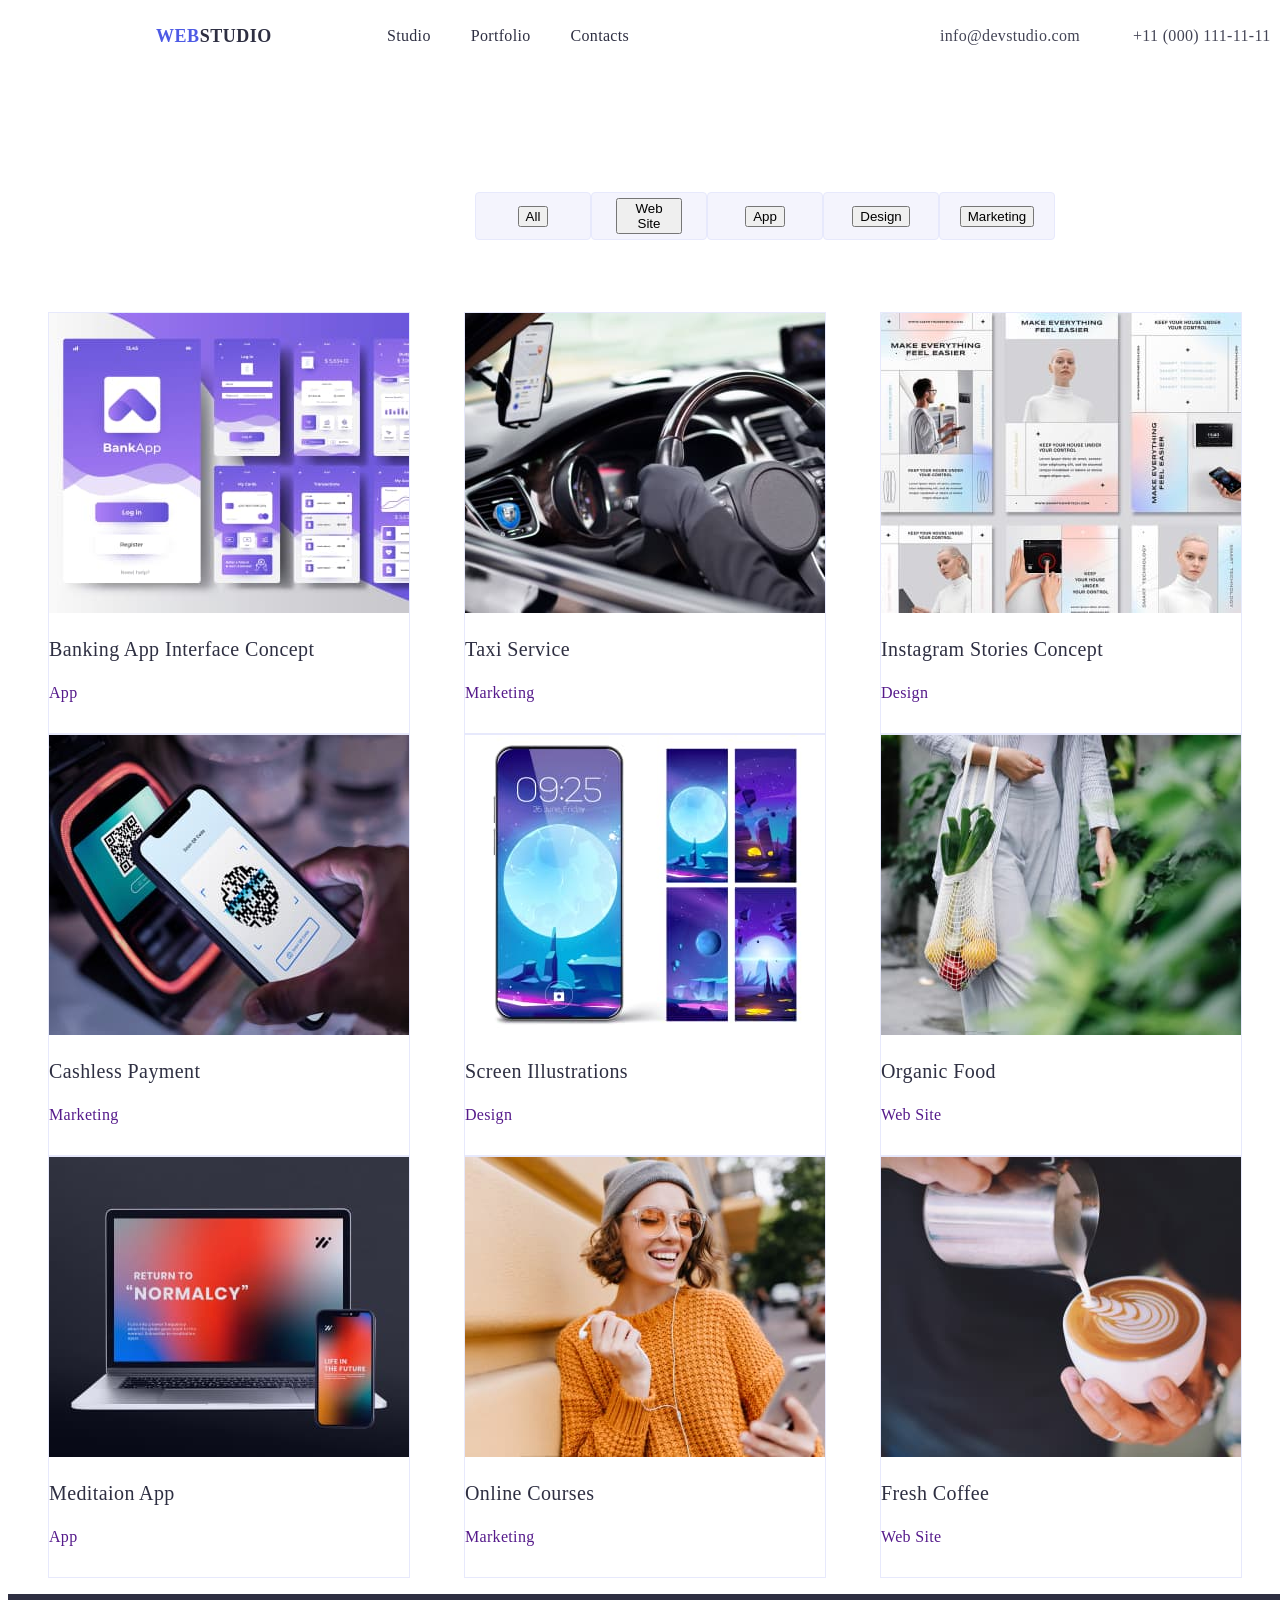
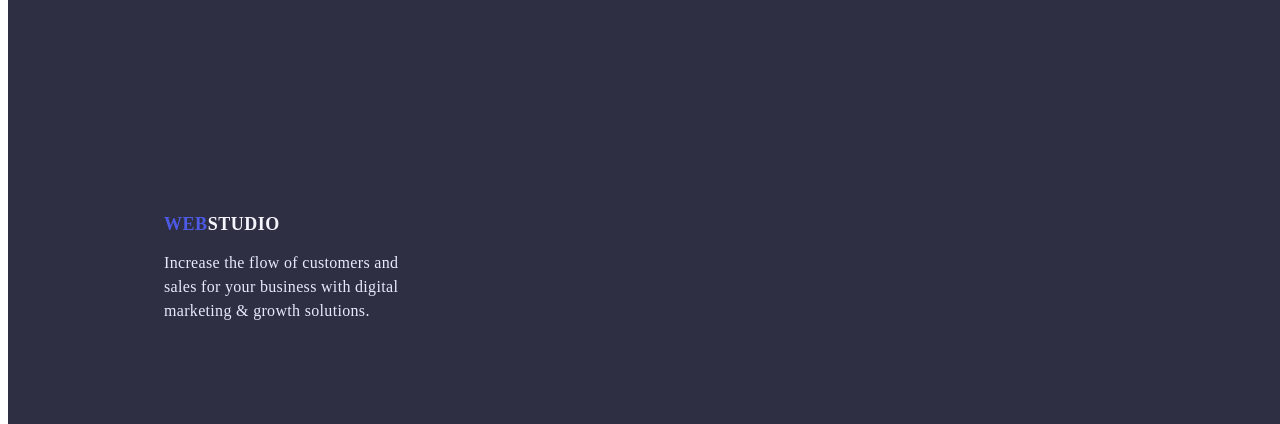
==== portfolio.html @ 57e55e4a "HW02" ====
<!DOCTYPE html>
<html lang="en">
<head>
    <meta charset="UTF-8">
    <meta http-equiv="X-UA-Compatible" content="IE=edge">
    <meta name="viewport" content="width=device-width, initial-scale=1.0">
    <title>Document</title>
    <link rel="stylesheet" href="./css/style.css">
    <link rel="preconnect" href="https://fonts.gstatic.com">
</head>
<body>
    <header class="header">
        <nav class="nav">
            <a class="logo" href="./index.html"><span>Web</span>Studio</a>
            <ul class="site-nav">
                <li><a class="chapter" href="">Studio</a></li>
                <li><a class="chapter" href="./portfolio.html">Portfolio</a></li>
                <li><a class="chapter" href="">Contacts</a></li>
            </ul>
        </nav>
        <address class="contacts">
            <ul>
                <li><a class="mail" href="mailto:info@devstudio.com">info@devstudio.com</a></li>
                <li><a class="tel" href="tel:+110001111111">+11 (000) 111-11-11</a></li>
            </ul>
        </address>
    </header>
    <main>
        <section class="filter-panel">
            <ul class="filter-list">
                <li class="filter"><button type="button">All</button></li>
                <li class="filter"><button type="button">Web Site</button></li>
                <li class="filter"><button type="button">App</button></li>
                <li class="filter"><button type="button">Design</button></li>
                <li class="filter"><button type="button">Marketing</button></li>
            </ul>      
        </section>
        <section>
            <ul  class="reference-list">
                <li class="reference">
                    <a href="">
                        <img src="./images/banking.jpg" alt="banking app" width="360">
                        <h3>Banking App Interface Concept</h3>
                        <p>App</p>
                    </a>
                </li>
                <li class="reference">
                    <a href="">
                        <img src="./images/payment.jpg" alt="payment with phone" width="360">
                        <h3>Cashless Payment</h3>
                        <p>Marketing</p>
                    </a>
                </li>
                <li class="reference">
                    <a href="">
                        <img src="./images/meditation.jpg" alt="maditation app" width="360">
                        <h3>Meditaion App</h3>
                        <p>App</p>
                    </a>
                </li>
                <li class="reference">
                    <a href="">
                        <img src="./images/taxi.jpg" alt="taxi" width="360">
                        <h3>Taxi Service</h3>
                        <p>Marketing</p>
                    </a>
                </li>
                <li class="reference">
                    <a href="">
                        <img src="./images/screen.jpg" alt="phone screen" width="360">
                        <h3>Screen Illustrations</h3>
                        <p>Design</p>
                    </a>
                </li>
                <li class="reference">
                    <a href="">
                        <img src="./images/courses.jpg" alt="student" width="360">
                        <h3>Online Courses</h3>
                        <p>Marketing</p>
                    </a>
                </li>
                <li class="reference">
                    <a href="">
                        <img src="./images/instagram.jpg" alt="instagram" width="360">
                        <h3>Instagram Stories Concept</h3>
                        <p>Design</p>
                    </a>
                </li>
                <li class="reference">
                    <a href="">
                        <img src="./images/food.jpg" alt="purchase" width="360">
                        <h3>Organic Food</h3>
                        <p>Web Site</p>
                    </a>
                </li>
                <li class="reference">
                    <a href="">
                        <img src="./images/coffee.jpg" alt="cup of coffee" width="360">
                        <h3>Fresh Coffee</h3>
                        <p>Web Site</p>
                    </a>
                </li>
            </ul>
        </section>
    </main>
    <footer class="portfolio-footer">
        <div class="footer-signature">
            <a class="logo-footer" href="./index.html"><span>Web</span>Studio</a>
            <p class="footer-text">Increase the flow of customers and sales for your business with digital marketing
                & growth solutions.</p>
        </div>
    </footer>
</body>
</html>
---- css/style.css ----
a {
    text-decoration: none;
}
body {
    font-family: 'Roboto';
    color: #434455;
}
.header {
    width: 1440px;
    height: 72px;
    left: 0px;
    top: 0px;
    display: grid;
    grid-auto-flow: column;
}
.logo {
    font-family: 'Raleway';
    font-style: normal;
    font-weight: 800;
    font-size: 18px;
    line-height: 24px;
    display: flex;
    align-items: center;
    letter-spacing: 0.03em;
    text-transform: uppercase;
    color: #2E2F42;
    left: 156px;
    top: 24px;
    position: absolute;
   
}
.logo>span {
    color: #4D5AE5;
}
.site-nav {
    position: absolute;
    width: 261px;
    height: 24px;
    left: 347px;
    display: flex;
    flex-direction: row;
}
.site-nav .chapter:active,
.site-nav .chapter:hover,
.site-nav .chapter:focus {
    text-decoration: underline #404BBF;
    color: #404BBF;
}
.chapter {
    font-style: normal;
    font-weight: 500;
    font-size: 16px;
    line-height: 24px;
    letter-spacing: 0.02em;
    color: #2E2F42;
    padding-right: 40px;
    top: 24px;
}
ul {
    list-style-type: none;
}
.contacts{
    font-style: normal;
    font-weight: 400;
    font-size: 16px;
    line-height: 24px;
    letter-spacing: 0.02em;
}
.mail {
    position: absolute;
    left: 940px;
    top: 24px;
    color: #434455;
}
.tel {
    position: absolute;
    left: 1133px;
    top: 24px;
    color: #434455;
}
.mail:hover, .mail:focus,
.tel:hover, .tel:focus {
    color: #404BBF;
}
.wrapper {
    background: #2E2F42;
    width: 1440px;
    height: 600px;
    left: 0px;
    top: 72px;
    position: absolute;
}
.mission {
    font-style: normal;
    font-weight: 700;
    font-size: 56px;
    line-height: 60px;
    text-align: center;
    letter-spacing: 0.02em;
    color: #FFFFFF;
    padding-top: 142px;
}
.order-button {
    display: flex;
    flex-direction: row;
    position: absolute;
    width: 169px;
    height: 56px;
    background: #4D5AE5;
    box-shadow: 0px 4px 4px rgba(0, 0, 0, 0.15);
    border-radius: 4px;
    margin-top: 48px;
    margin-left: 636px;
    font-style: normal;
    font-weight: 500;
    font-size: 16px;
    display: inline;
    align-items: center;
    letter-spacing: 0.04em;
    color: #FFFFFF;
}
.order-button:hover {
    background: #404BBF;
}
.qualities-list {
    position: absolute;
    width: 1128px;
    height: 104px;
    margin-left: 156px;
    margin-top: 720px;
    display: grid;
    grid-auto-flow: column;
}
.qualities {
    width: 264px;
    height: 104px;
}
h3 {
    font-style: normal;
    font-weight: 500;
    font-size: 20px;
    line-height: 24px;
    letter-spacing: 0.02em;
    color: #2E2F42;
}
p {
    font-style: normal;
    font-weight: 400;
    font-size: 16px;
    line-height: 24px;
    letter-spacing: 0.02em;
}
h2 {
    font-style: normal;
    font-weight: 700;
    font-size: 36px;
    line-height: 40px;
    text-align: center;
    letter-spacing: 0.02em;
    text-transform: capitalize;
    color: #2E2F42;
}
.products-container {
    position: absolute;
    width: 1128px;
    height: 412px;
    margin-top: 1016px;
    margin-left: 156px;
}
.products {
    display: grid;
    grid-auto-flow: column;
    padding-top: 72px;
    padding-left: 24px;
}
.products-item {

}
.team {
    position: absolute;
    width: 1440px;
    height: 732px;
    margin-top: 1548px;
}
.members-list {
    display: grid;
    grid-auto-flow: column;
    padding-top: 72px;
}
.members {
    background: #FFFFFF;
    box-shadow: 0px 1px 6px rgba(46, 47, 66, 0.08), 0px 1px 1px rgba(46, 47, 66, 0.16), 0px 2px 1px rgba(46, 47, 66, 0.08);
    border-radius: 0px 0px 4px 4px;
    display: flex;
    flex-direction: column;
    justify-content: center;
    align-items: center;
    padding: 0px 0px 32px;
    gap: 32px;
    width: 264px;
    height: 380px;
}
.name {
    padding-top: 32px;
}
.profession {
    padding-top: 8px;
}
.main-footer {
    position: absolute;
    width: 1440px;
    height: 310px;
    margin-top: 2280px;
    background: #2E2F42;
}
.footer-signature {
    position: absolute;
    width: 264px;
    height: 110px;
    padding-left: 156px;
    padding-top: 100px;
}
.logo-footer {
    font-family: 'Raleway';
    font-style: normal;
    font-weight: 800;
    font-size: 18px;
    line-height: 21px;
    display: flex;
    align-items: center;
    letter-spacing: 0.03em;
    text-transform: uppercase;
    color: #F4F4FD;
}
.logo-footer>span {
    color: #4D5AE5;
}
.footer-text {
    color: #E7E9FC;
}
.filter-panel{
    margin-left: 427px;
    width: 586px;
    height: 48px;
    padding-top: 96px;
}
.filter-list {
    display: flex;
    flex-direction: row;
    align-items: flex-start;
}
.filter {
    box-sizing: border-box;
    display: flex;
    flex-direction: row;
    justify-content: center;
    align-items: center;
    padding: 12px 24px;
    width: 116px;
    height: 48px;
    background: #F4F4FD;
    border: 1px solid #E7E9FC;
    border-radius: 4px;
    flex: none;
    order: 1;
    flex-grow: 0;
}
.reference-list {
    -webkit-column-count: 3;
    -moz-column-count: 3;
    column-count: 3;
    list-style-type: none;
    padding-top: 72px;
    column-gap: 24px;
}
.reference {
    width: 360px;
    height: 420px;
    background: #FFFFFF;
    border: 1px solid #E7E9FC;
}
.portfolio-footer {
    position: absolute;
    width: 1440px;
    height: 310px;
    padding-top: 120px;
    background: #2E2F42;
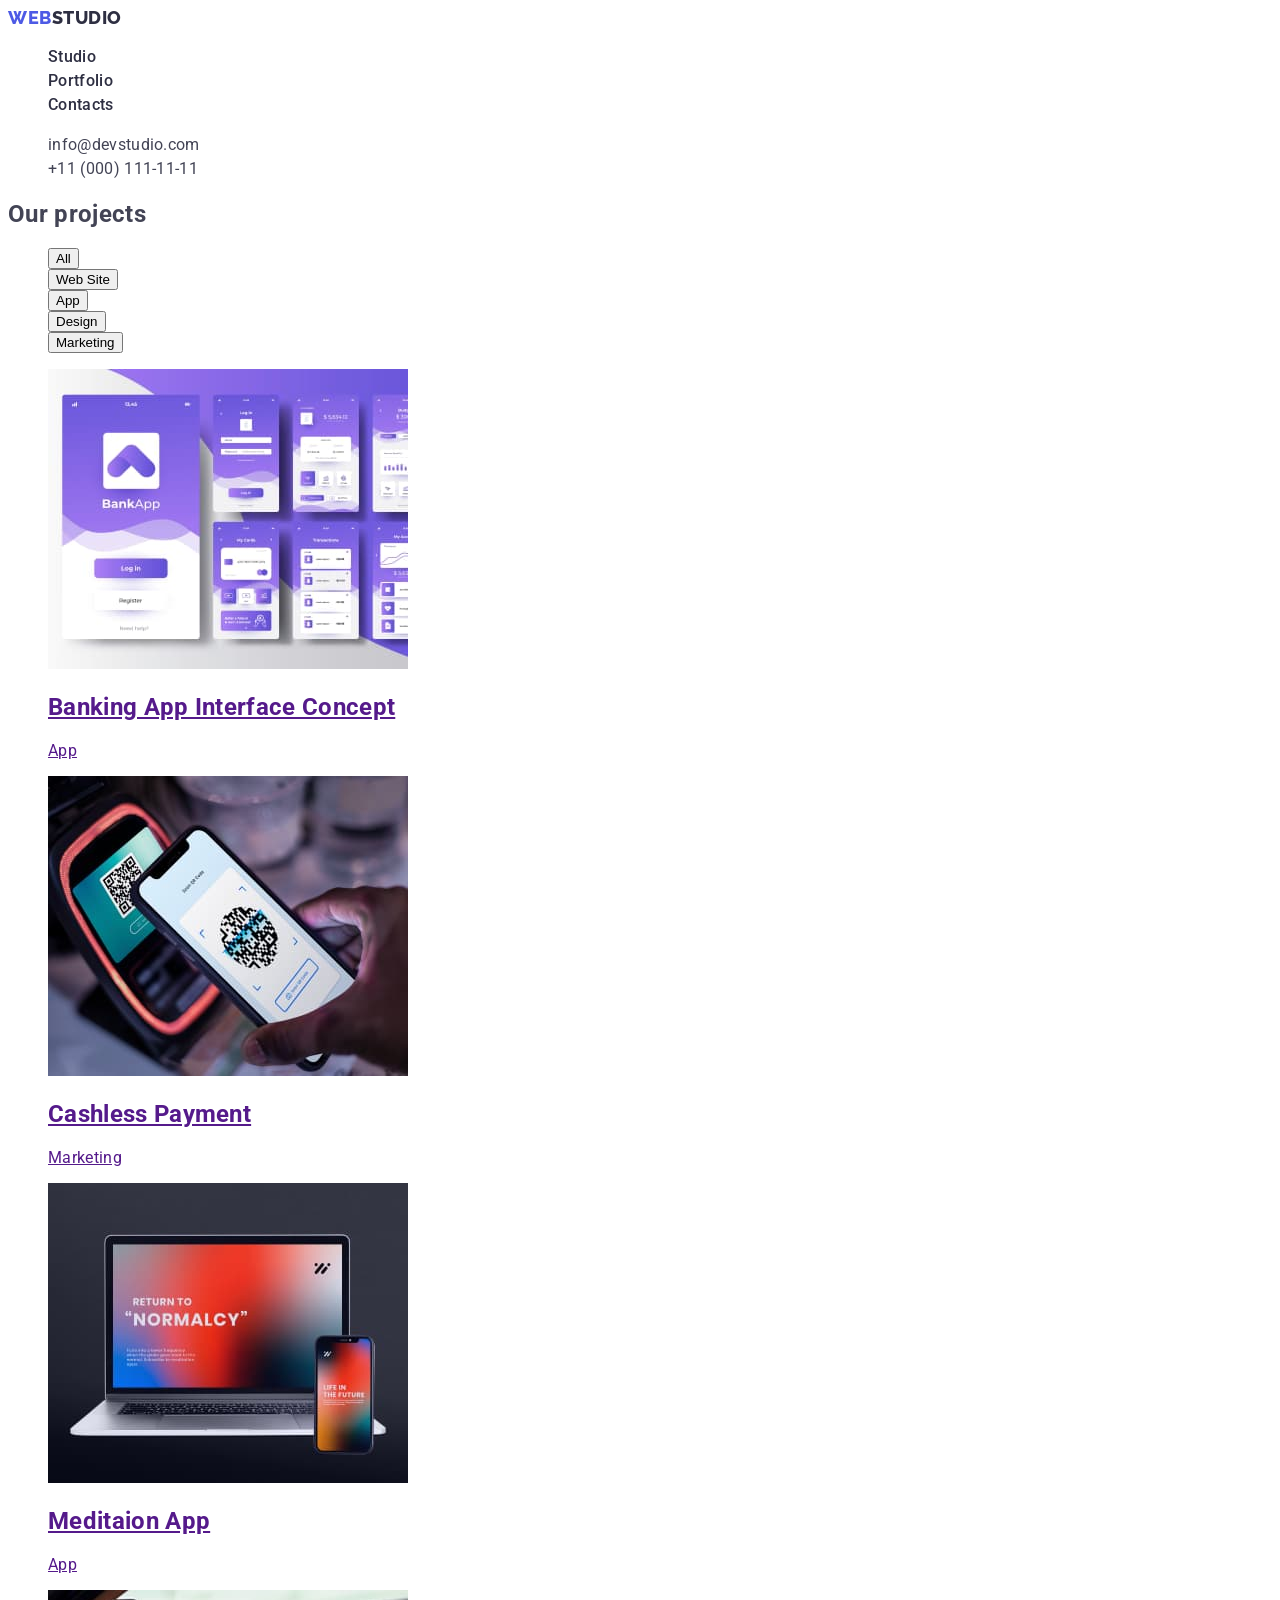
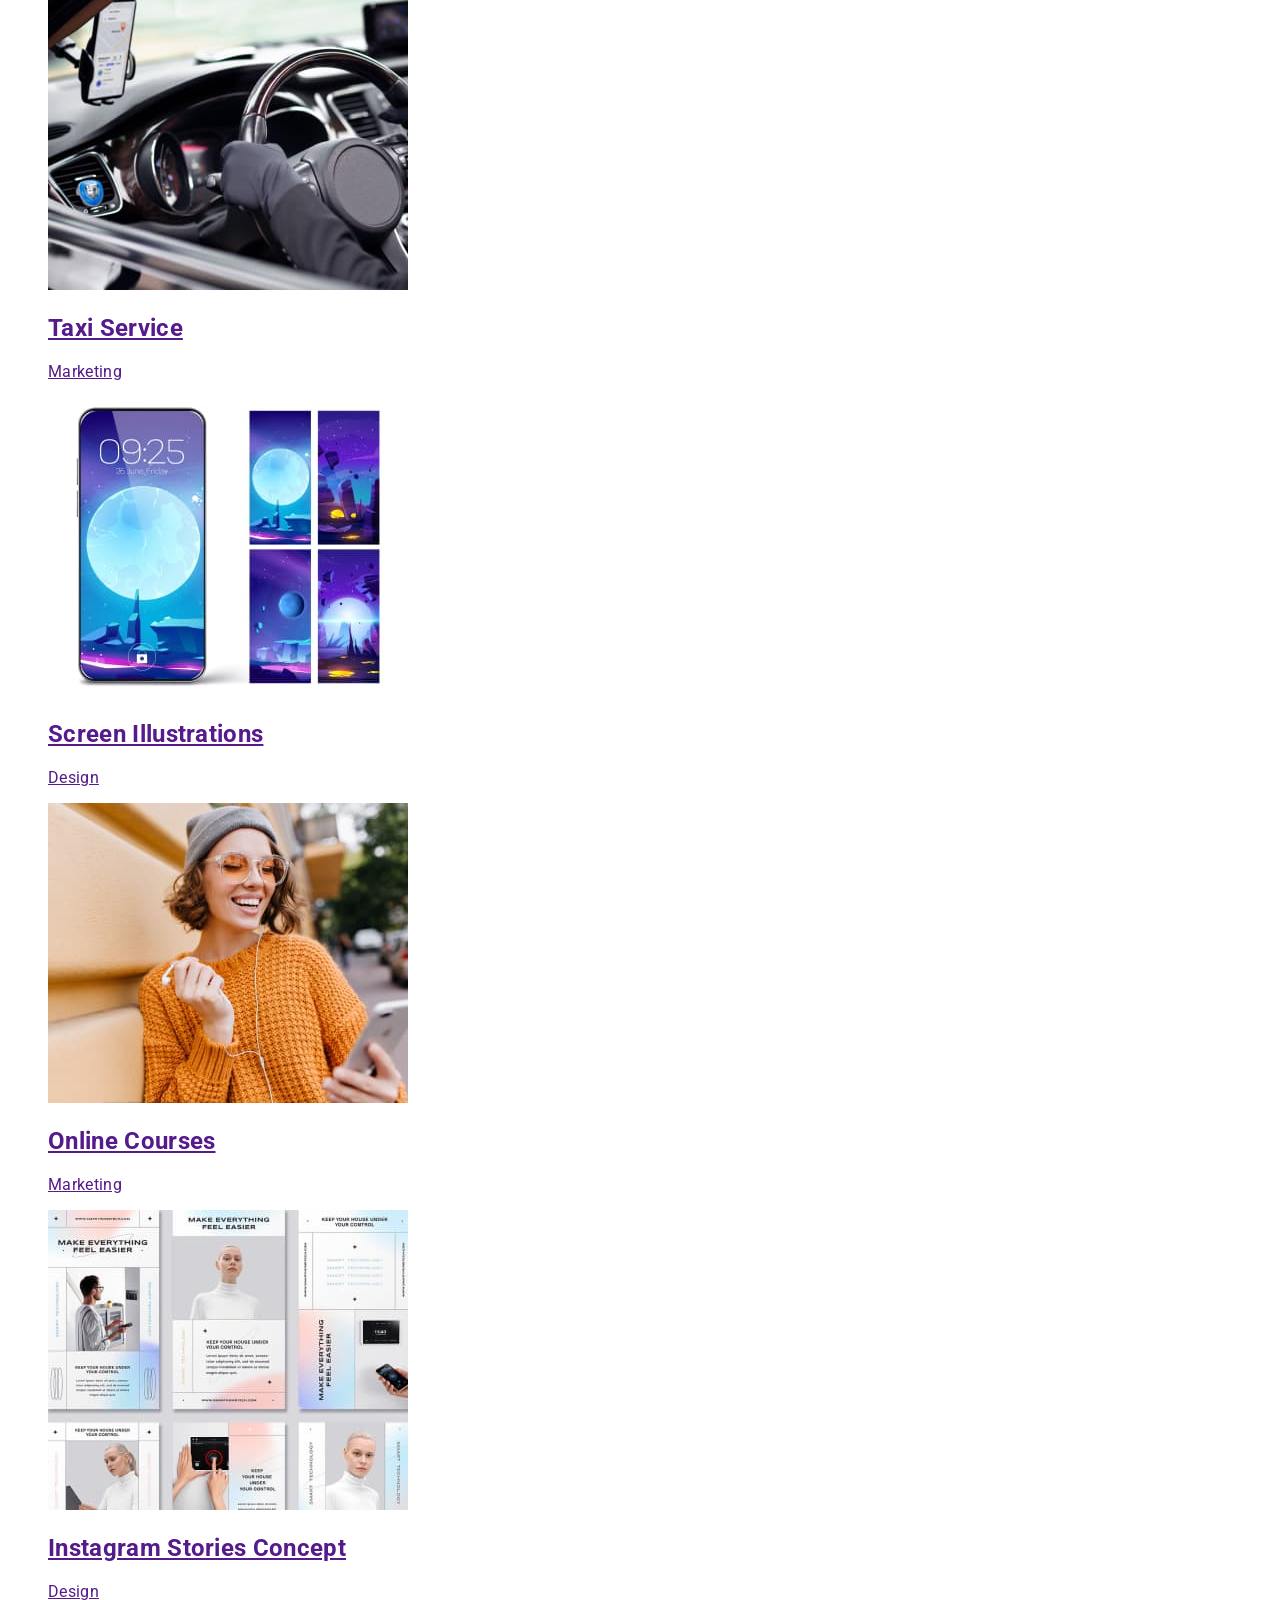
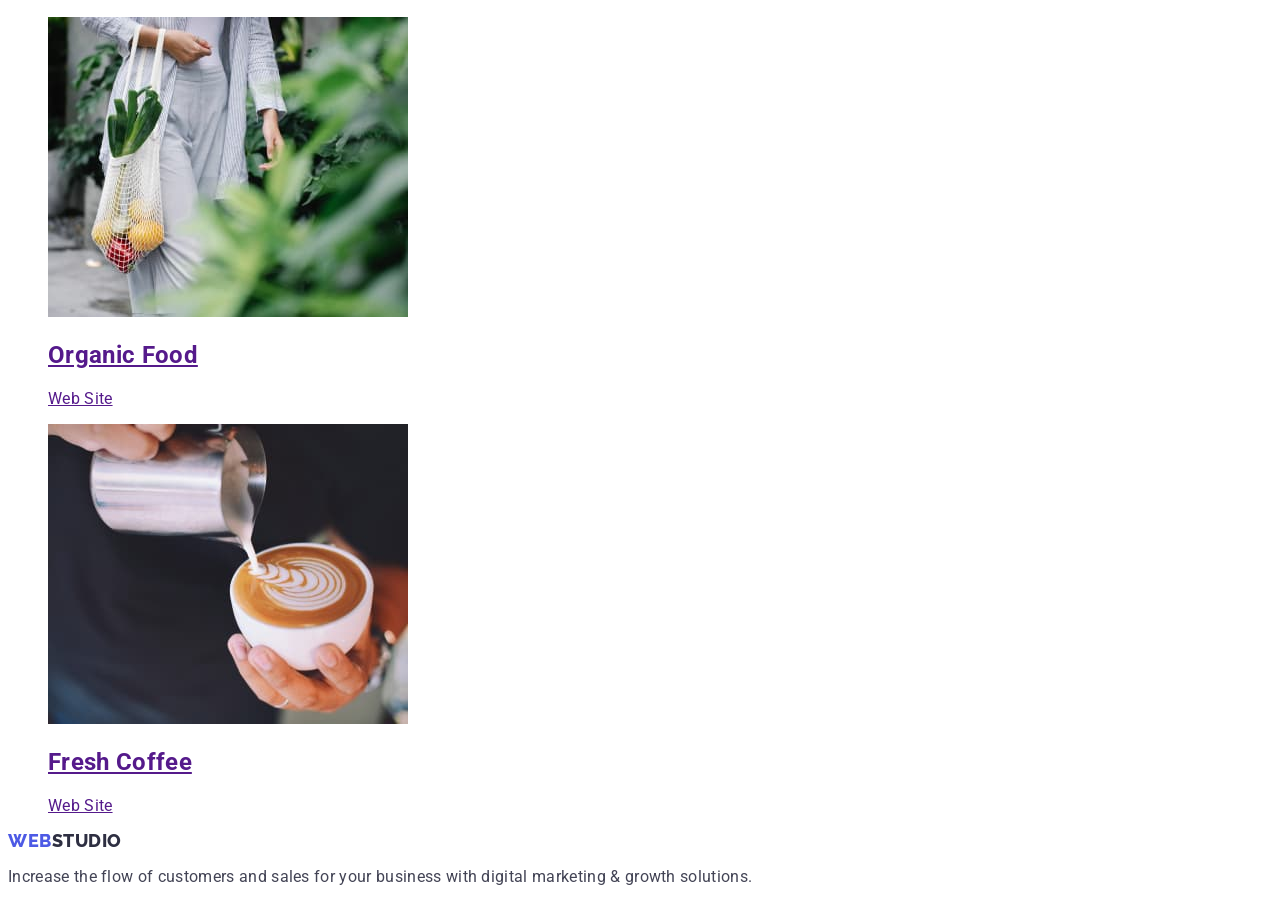
==== commit a6ab550d: "HW02" ====
--- a/portfolio.html
+++ b/portfolio.html
@@ -5,99 +5,103 @@
     <meta http-equiv="X-UA-Compatible" content="IE=edge">
     <meta name="viewport" content="width=device-width, initial-scale=1.0">
     <title>Document</title>
+    <link rel="preconnect" href="https://fonts.googleapis.com">
+    <link rel="preconnect" href="https://fonts.gstatic.com" crossorigin>
+    <link
+        href="https://fonts.googleapis.com/css2?family=Montserrat:wght@400;500;600&family=Raleway:wght@800&family=Roboto:wght@400;500;700;900&display=swap"
+        rel="stylesheet">
     <link rel="stylesheet" href="./css/style.css">
-    <link rel="preconnect" href="https://fonts.gstatic.com">
 </head>
 <body>
     <header class="header">
         <nav class="nav">
             <a class="logo" href="./index.html"><span>Web</span>Studio</a>
-            <ul class="site-nav">
+            <ul class="site-nav list">
                 <li><a class="chapter" href="">Studio</a></li>
                 <li><a class="chapter" href="./portfolio.html">Portfolio</a></li>
                 <li><a class="chapter" href="">Contacts</a></li>
             </ul>
         </nav>
         <address class="contacts">
-            <ul>
+            <ul class="contacts list">
                 <li><a class="mail" href="mailto:info@devstudio.com">info@devstudio.com</a></li>
                 <li><a class="tel" href="tel:+110001111111">+11 (000) 111-11-11</a></li>
             </ul>
         </address>
     </header>
     <main>
-        <section class="filter-panel">
-            <ul class="filter-list">
-                <li class="filter"><button type="button">All</button></li>
-                <li class="filter"><button type="button">Web Site</button></li>
-                <li class="filter"><button type="button">App</button></li>
-                <li class="filter"><button type="button">Design</button></li>
-                <li class="filter"><button type="button">Marketing</button></li>
-            </ul>      
-        </section>
         <section>
-            <ul  class="reference-list">
+            <!--Our projects-->
+            <h1 class="projects">Our projects</h1>
+            <ul class="filter list">
+                <li><button class="radio-filter" type="button">All</button></li>
+                <li><button class="radio-filter" type="button">Web Site</button></li>
+                <li><button class="radio-filter" type="button">App</button></li>
+                <li><button class="radio-filter" type="button">Design</button></li>
+                <li><button class="radio-filter" type="button">Marketing</button></li>
+            </ul>
+            <ul  class="reference list">
                 <li class="reference">
-                    <a href="">
+                    <a class="reference-item" href="">
                         <img src="./images/banking.jpg" alt="banking app" width="360">
-                        <h3>Banking App Interface Concept</h3>
-                        <p>App</p>
+                        <h2 class="reference-name">Banking App Interface Concept</h2>
+                        <p class="reference-type">App</p>
                     </a>
                 </li>
                 <li class="reference">
-                    <a href="">
+                    <a class="reference-item" href="">
                         <img src="./images/payment.jpg" alt="payment with phone" width="360">
-                        <h3>Cashless Payment</h3>
-                        <p>Marketing</p>
+                        <h2 class="reference-name">Cashless Payment</h2>
+                        <p class="reference-type">Marketing</p>
                     </a>
                 </li>
                 <li class="reference">
-                    <a href="">
+                    <a class="reference-item" href="">
                         <img src="./images/meditation.jpg" alt="maditation app" width="360">
-                        <h3>Meditaion App</h3>
-                        <p>App</p>
+                        <h2 class="reference-name">Meditaion App</h2>
+                        <p class="reference-type">App</p>
                     </a>
                 </li>
                 <li class="reference">
-                    <a href="">
+                    <a class="reference-item" href="">
                         <img src="./images/taxi.jpg" alt="taxi" width="360">
-                        <h3>Taxi Service</h3>
-                        <p>Marketing</p>
+                        <h2 class="reference-name">Taxi Service</h2>
+                        <p class="reference-type">Marketing</p>
                     </a>
                 </li>
                 <li class="reference">
-                    <a href="">
+                    <a class="reference-item" href="">
                         <img src="./images/screen.jpg" alt="phone screen" width="360">
-                        <h3>Screen Illustrations</h3>
-                        <p>Design</p>
+                        <h2 class="reference-name">Screen Illustrations</h2>
+                        <p class="reference-type">Design</p>
                     </a>
                 </li>
                 <li class="reference">
-                    <a href="">
+                    <a class="reference-item" href="">
                         <img src="./images/courses.jpg" alt="student" width="360">
-                        <h3>Online Courses</h3>
-                        <p>Marketing</p>
+                        <h2 class="reference-name">Online Courses</h2>
+                        <p class="reference-type">Marketing</p>
                     </a>
                 </li>
                 <li class="reference">
-                    <a href="">
+                    <a class="reference-item" href="">
                         <img src="./images/instagram.jpg" alt="instagram" width="360">
-                        <h3>Instagram Stories Concept</h3>
-                        <p>Design</p>
+                        <h2 class="reference-name">Instagram Stories Concept</h2>
+                        <p class="reference-type">Design</p>
                     </a>
                 </li>
                 <li class="reference">
-                    <a href="">
+                    <a class="reference-item" href="">
                         <img src="./images/food.jpg" alt="purchase" width="360">
-                        <h3>Organic Food</h3>
-                        <p>Web Site</p>
+                        <h2 class="reference-name">Organic Food</h2>
+                        <p class="reference-type">Web Site</p>
                     </a>
                 </li>
                 <li class="reference">
-                    <a href="">
+                    <a class="reference-item" href="">
                         <img src="./images/coffee.jpg" alt="cup of coffee" width="360">
-                        <h3>Fresh Coffee</h3>
-                        <p>Web Site</p>
+                        <h2 class="reference-name">Fresh Coffee</h2>
+                        <p class="reference-type">Web Site</p>
                     </a>
                 </li>
             </ul>
@@ -105,7 +109,7 @@
     </main>
     <footer class="portfolio-footer">
         <div class="footer-signature">
-            <a class="logo-footer" href="./index.html"><span>Web</span>Studio</a>
+            <a class="logo footer" href="./index.html"><span>Web</span>Studio</a>
             <p class="footer-text">Increase the flow of customers and sales for your business with digital marketing
                 & growth solutions.</p>
         </div>
--- a/css/style.css
+++ b/css/style.css
@@ -1,287 +1,178 @@
-a {
+/* general settings */
+
+:root {
+    --primary-brand-color: #4D5AE5;
+    --accent-color: #F4F4FD;
+    --title-text-color: #2E2F42;
+    --dark-text-color: #434455;
+    --light-text-color: #E7E9FC;
+    --white-text-color: #FFFFFF;
+}
+body {
+    background-color: #FFFFFF;
+    color: var(--dark-text-color);
+    font-family: Roboto, sans-serif;
+    letter-spacing: 0.02em;
+}
+.list {
+    list-style-type: none;
+}
+
+/* header */
+
+.logo {
+    color: var(--title-text-color);
+    font-family: 'Raleway';
+    font-weight: 800;
+    font-size: 18px;
+    line-height: 1.14;
+    letter-spacing: 0.03em;
+    text-transform: uppercase;
     text-decoration: none;
 }
-body {
-    font-family: 'Roboto';
-    color: #434455;
+.logo span {
+    color: var(--primary-brand-color);
 }
-.header {
-    width: 1440px;
-    height: 72px;
-    left: 0px;
-    top: 0px;
-    display: grid;
-    grid-auto-flow: column;
-}
-.logo {
-    font-family: 'Raleway';
-    font-style: normal;
-    font-weight: 800;
-    font-size: 18px;
-    line-height: 24px;
-    display: flex;
-    align-items: center;
-    letter-spacing: 0.03em;
-    text-transform: uppercase;
-    color: #2E2F42;
-    left: 156px;
-    top: 24px;
-    position: absolute;
-   
-}
-.logo>span {
-    color: #4D5AE5;
-}
-.site-nav {
-    position: absolute;
-    width: 261px;
-    height: 24px;
-    left: 347px;
-    display: flex;
-    flex-direction: row;
+.chapter {
+    font-weight: 500;
+    font-size: 16px;
+    line-height: 1.5;
+    color: var(--title-text-color);
+    text-decoration: none;
 }
 .site-nav .chapter:active,
 .site-nav .chapter:hover,
 .site-nav .chapter:focus {
-    text-decoration: underline #404BBF;
     color: #404BBF;
 }
-.chapter {
-    font-style: normal;
-    font-weight: 500;
-    font-size: 16px;
-    line-height: 24px;
-    letter-spacing: 0.02em;
-    color: #2E2F42;
-    padding-right: 40px;
-    top: 24px;
-}
-ul {
-    list-style-type: none;
-}
-.contacts{
+
+.mail, .tel {
     font-style: normal;
     font-weight: 400;
     font-size: 16px;
-    line-height: 24px;
-    letter-spacing: 0.02em;
+    line-height: 1.5;
+    color: inherit;
+    text-decoration: none;
 }
-.mail {
-    position: absolute;
-    left: 940px;
-    top: 24px;
-    color: #434455;
-}
-.tel {
-    position: absolute;
-    left: 1133px;
-    top: 24px;
-    color: #434455;
-}
-.mail:hover, .mail:focus,
-.tel:hover, .tel:focus {
+.mail:hover,
+.mail:focus,
+.tel:hover,
+.tel:focus {
     color: #404BBF;
 }
-.wrapper {
+
+/* hero */
+
+.hero {
     background: #2E2F42;
-    width: 1440px;
-    height: 600px;
-    left: 0px;
-    top: 72px;
-    position: absolute;
+    color: var(--white-text-color);
 }
-.mission {
-    font-style: normal;
+.hero-title {
     font-weight: 700;
     font-size: 56px;
-    line-height: 60px;
+    line-height: 1.07;
     text-align: center;
-    letter-spacing: 0.02em;
-    color: #FFFFFF;
-    padding-top: 142px;
+    
 }
-.order-button {
-    display: flex;
-    flex-direction: row;
-    position: absolute;
-    width: 169px;
-    height: 56px;
+.hero-button {
     background: #4D5AE5;
-    box-shadow: 0px 4px 4px rgba(0, 0, 0, 0.15);
-    border-radius: 4px;
-    margin-top: 48px;
-    margin-left: 636px;
-    font-style: normal;
     font-weight: 500;
     font-size: 16px;
-    display: inline;
-    align-items: center;
+    line-height: 1.5;
     letter-spacing: 0.04em;
-    color: #FFFFFF;
+    color: inherit;
 }
-.order-button:hover {
+.hero-button:hover {
     background: #404BBF;
-}
-.qualities-list {
-    position: absolute;
-    width: 1128px;
-    height: 104px;
-    margin-left: 156px;
-    margin-top: 720px;
-    display: grid;
-    grid-auto-flow: column;
-}
-.qualities {
-    width: 264px;
-    height: 104px;
-}
-h3 {
-    font-style: normal;
+
+/* what we are */
+
+.quality-title {
     font-weight: 500;
     font-size: 20px;
-    line-height: 24px;
-    letter-spacing: 0.02em;
-    color: #2E2F42;
+    line-height: 1.2;
+    color: var(--title-text-color);
 }
-p {
-    font-style: normal;
-    font-weight: 400;
+.quality.text {
     font-size: 16px;
-    line-height: 24px;
-    letter-spacing: 0.02em;
+    line-height: 1.5;
 }
-h2 {
-    font-style: normal;
+
+/* What are we doing & Team*/
+
+.products-title,
+.team-title {
     font-weight: 700;
     font-size: 36px;
-    line-height: 40px;
+    line-height: 1.11;
     text-align: center;
-    letter-spacing: 0.02em;
     text-transform: capitalize;
-    color: #2E2F42;
+    color: var(--title-text-color);
 }
-.products-container {
-    position: absolute;
-    width: 1128px;
-    height: 412px;
-    margin-top: 1016px;
-    margin-left: 156px;
-}
-.products {
-    display: grid;
-    grid-auto-flow: column;
-    padding-top: 72px;
-    padding-left: 24px;
-}
-.products-item {
 
-}
-.team {
-    position: absolute;
-    width: 1440px;
-    height: 732px;
-    margin-top: 1548px;
-}
-.members-list {
-    display: grid;
-    grid-auto-flow: column;
-    padding-top: 72px;
-}
-.members {
-    background: #FFFFFF;
-    box-shadow: 0px 1px 6px rgba(46, 47, 66, 0.08), 0px 1px 1px rgba(46, 47, 66, 0.16), 0px 2px 1px rgba(46, 47, 66, 0.08);
-    border-radius: 0px 0px 4px 4px;
-    display: flex;
-    flex-direction: column;
-    justify-content: center;
-    align-items: center;
-    padding: 0px 0px 32px;
-    gap: 32px;
-    width: 264px;
-    height: 380px;
-}
 .name {
-    padding-top: 32px;
+    font-weight: 500;
+    font-size: 1.2;
+    color: var(--title-text-color);
 }
 .profession {
-    padding-top: 8px;
+    font-size: 16px;
+    line-height: 1.5;
 }
-.main-footer {
-    position: absolute;
-    width: 1440px;
-    height: 310px;
-    margin-top: 2280px;
+
+/* footer main page */
+
+.main-footer,
+.portfolio-footer {
     background: #2E2F42;
 }
-.footer-signature {
-    position: absolute;
-    width: 264px;
-    height: 110px;
-    padding-left: 156px;
-    padding-top: 100px;
-}
-.logo-footer {
-    font-family: 'Raleway';
-    font-style: normal;
-    font-weight: 800;
-    font-size: 18px;
-    line-height: 21px;
-    display: flex;
-    align-items: center;
-    letter-spacing: 0.03em;
-    text-transform: uppercase;
-    color: #F4F4FD;
-}
-.logo-footer>span {
-    color: #4D5AE5;
+.logo.footer {
+    color: var(--accent-color);
 }
 .footer-text {
-    color: #E7E9FC;
+    font-size: 16px;
+    line-height: 1.5;
+    color: var(--light-text-color);
 }
-.filter-panel{
-    margin-left: 427px;
-    width: 586px;
-    height: 48px;
-    padding-top: 96px;
+
+.projects {
+    visibility: hidden;
 }
-.filter-list {
-    display: flex;
-    flex-direction: row;
-    align-items: flex-start;
+
+/* portfolio filter */
+
+.radio-filter {
+    font-weight: 500;
+    line-height: 1.5;
+    text-align: center;
+    letter-spacing: 0.04em;
+    color: var(--primary-brand-color);
+    background: #F4F4FD;
+    cursor: pointer;
 }
-.filter {
-    box-sizing: border-box;
-    display: flex;
-    flex-direction: row;
-    justify-content: center;
-    align-items: center;
-    padding: 12px 24px;
-    width: 116px;
-    height: 48px;
-    background: #F4F4FD;
-    border: 1px solid #E7E9FC;
-    border-radius: 4px;
-    flex: none;
-    order: 1;
-    flex-grow: 0;
+.radio-filter:hover,
+.radio-filter:focus {
+    color: var(--white-text-color);
+    background-color: #404BBF;;
 }
-.reference-list {
-    -webkit-column-count: 3;
-    -moz-column-count: 3;
-    column-count: 3;
-    list-style-type: none;
-    padding-top: 72px;
-    column-gap: 24px;
+
+/* our projects */
+
+.reference-item {
+    text-decoration: none;
+    color: inherit;
 }
-.reference {
-    width: 360px;
-    height: 420px;
-    background: #FFFFFF;
-    border: 1px solid #E7E9FC;
+.reference-name {
+    font-weight: 500;
+    font-size: 20px;
+    line-height: 1.2;
+    color: var(--title-text-color);
 }
-.portfolio-footer {
-    position: absolute;
-    width: 1440px;
-    height: 310px;
-    padding-top: 120px;
-    background: #2E2F42;+.reference-type {
+    font-size: 16px;
+    line-height: 1.5;
+}
+
+/* footer portfolio page */
+
+.portfolio-footer
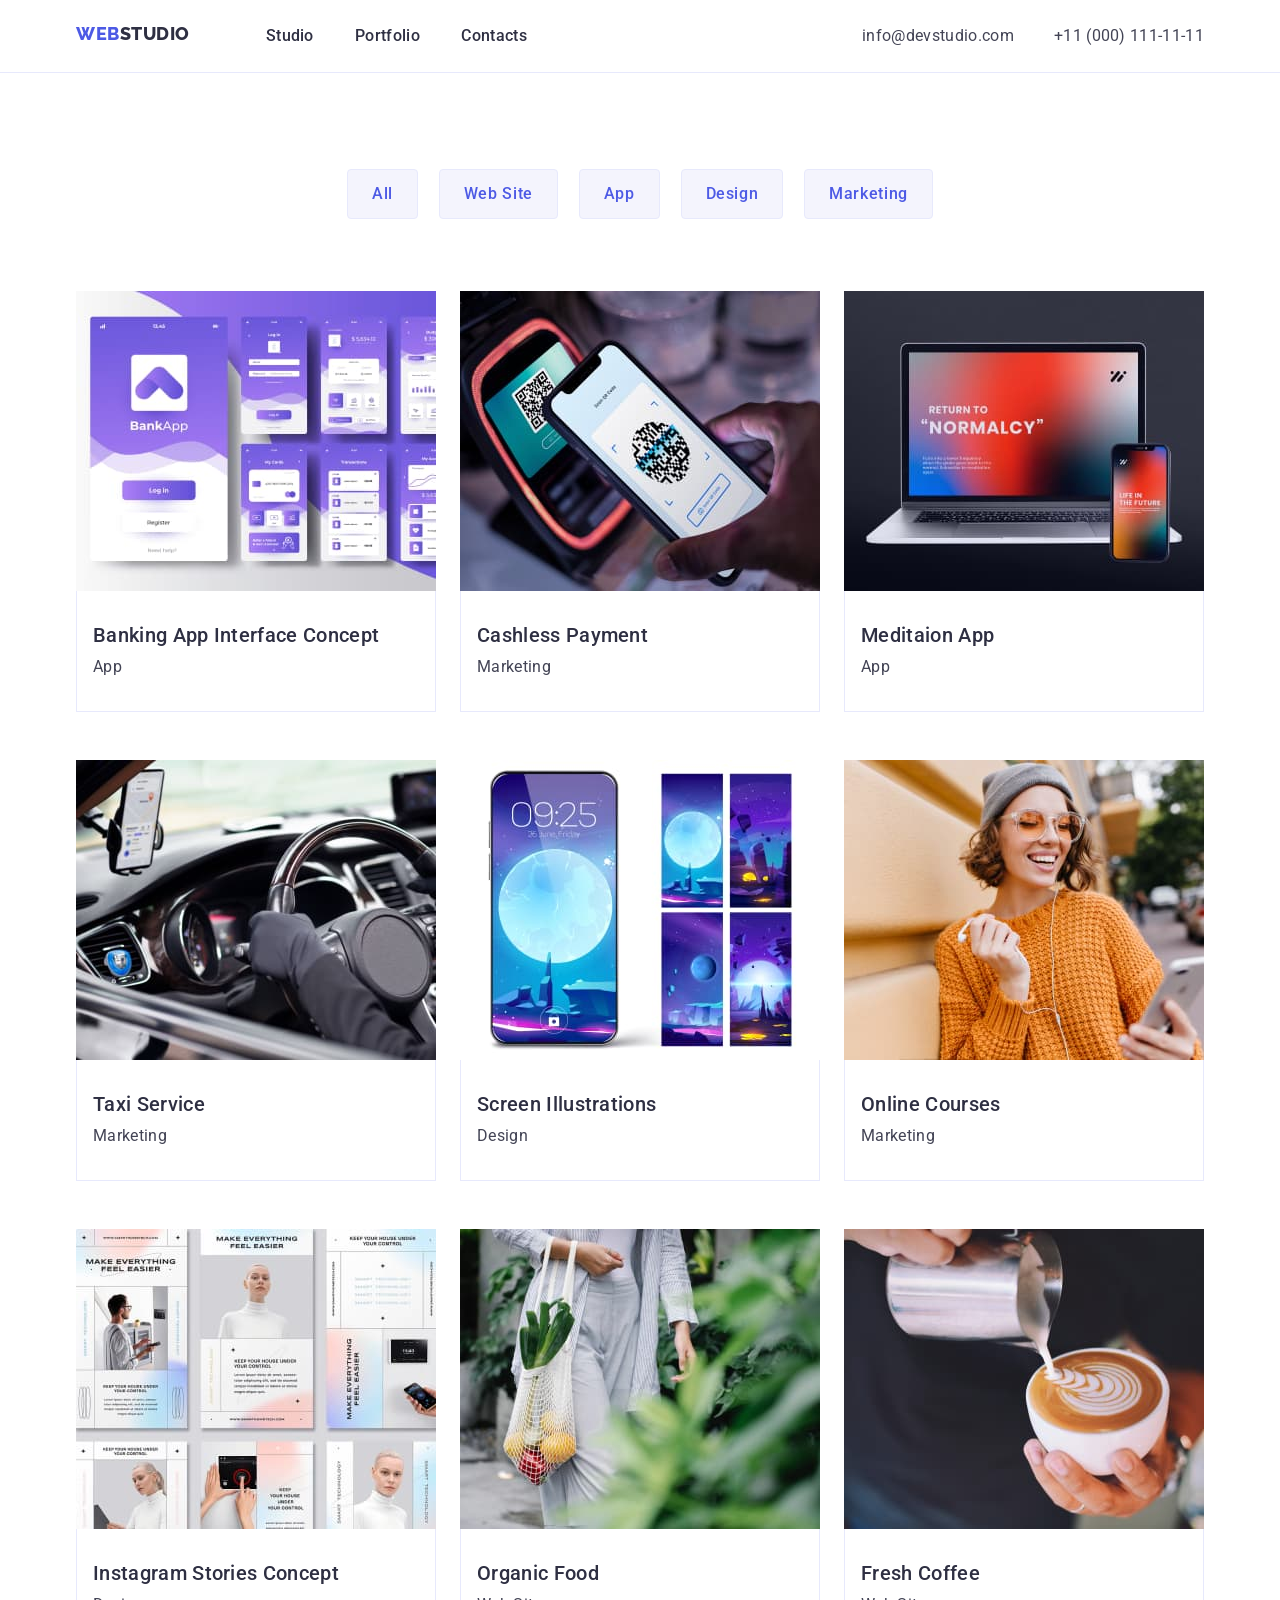
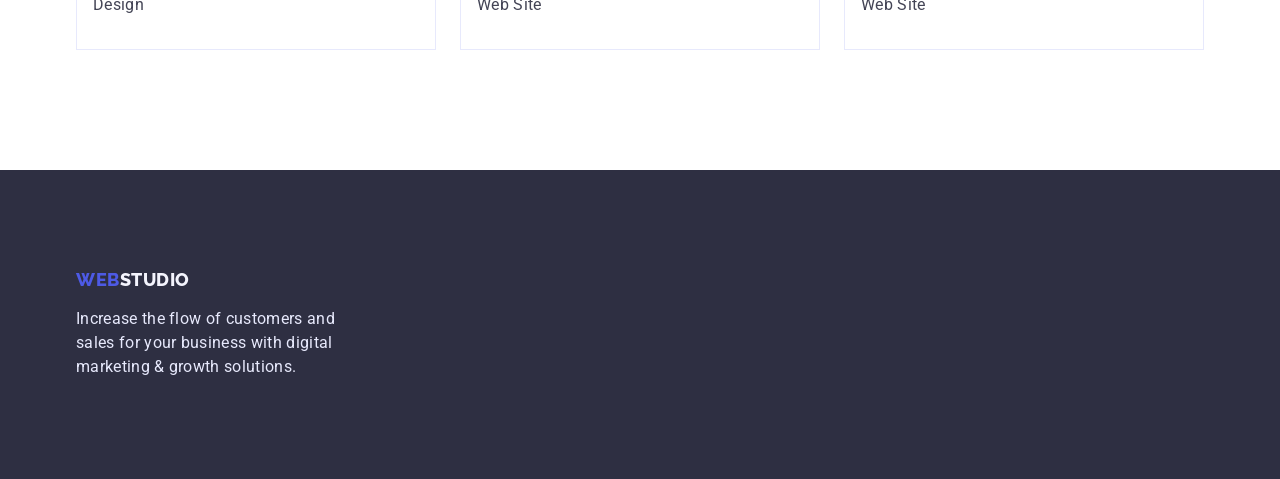
==== commit 0a661e2c: "HW3" ====
--- a/portfolio.html
+++ b/portfolio.html
@@ -10,105 +10,128 @@
     <link
         href="https://fonts.googleapis.com/css2?family=Montserrat:wght@400;500;600&family=Raleway:wght@800&family=Roboto:wght@400;500;700;900&display=swap"
         rel="stylesheet">
+    <link rel="stylesheet" href="https://cdn.jsdelivr.net/npm/modern-normalize@1.1.0/modern-normalize.min.css">
     <link rel="stylesheet" href="./css/style.css">
 </head>
 <body>
     <header class="header">
-        <nav class="nav">
-            <a class="logo" href="./index.html"><span>Web</span>Studio</a>
-            <ul class="site-nav list">
-                <li><a class="chapter" href="">Studio</a></li>
-                <li><a class="chapter" href="./portfolio.html">Portfolio</a></li>
-                <li><a class="chapter" href="">Contacts</a></li>
-            </ul>
-        </nav>
-        <address class="contacts">
-            <ul class="contacts list">
-                <li><a class="mail" href="mailto:info@devstudio.com">info@devstudio.com</a></li>
-                <li><a class="tel" href="tel:+110001111111">+11 (000) 111-11-11</a></li>
-            </ul>
-        </address>
+        <div class="container">
+            <nav class="nav-container">
+                <a class="logo" href="./index.html"><span>Web</span>Studio</a>
+                <ul class="site-nav list link-container">
+                    <li><a class="chapter" href="">Studio</a></li>
+                    <li><a class="chapter" href="./portfolio.html">Portfolio</a></li>
+                    <li><a class="chapter" href="">Contacts</a></li>
+                </ul>
+            </nav>
+            <address class="contacts">
+                <ul class="contacts-container list">
+                    <li><a class="mail" href="mailto:info@devstudio.com">info@devstudio.com</a></li>
+                    <li><a class="tel" href="tel:+110001111111">+11 (000) 111-11-11</a></li>
+                </ul>
+            </address>
+        </div>
     </header>
     <main>
-        <section>
+        <section class="section-portfolio">
             <!--Our projects-->
-            <h1 class="projects">Our projects</h1>
-            <ul class="filter list">
+            <h1 class="visually-hidden">Our projects</h1>
+            <ul class="filter list container-btn">
                 <li><button class="radio-filter" type="button">All</button></li>
                 <li><button class="radio-filter" type="button">Web Site</button></li>
                 <li><button class="radio-filter" type="button">App</button></li>
                 <li><button class="radio-filter" type="button">Design</button></li>
                 <li><button class="radio-filter" type="button">Marketing</button></li>
             </ul>
-            <ul  class="reference list">
-                <li class="reference">
-                    <a class="reference-item" href="">
-                        <img src="./images/banking.jpg" alt="banking app" width="360">
-                        <h2 class="reference-name">Banking App Interface Concept</h2>
-                        <p class="reference-type">App</p>
-                    </a>
-                </li>
-                <li class="reference">
-                    <a class="reference-item" href="">
-                        <img src="./images/payment.jpg" alt="payment with phone" width="360">
-                        <h2 class="reference-name">Cashless Payment</h2>
-                        <p class="reference-type">Marketing</p>
-                    </a>
-                </li>
-                <li class="reference">
-                    <a class="reference-item" href="">
-                        <img src="./images/meditation.jpg" alt="maditation app" width="360">
-                        <h2 class="reference-name">Meditaion App</h2>
-                        <p class="reference-type">App</p>
-                    </a>
-                </li>
-                <li class="reference">
-                    <a class="reference-item" href="">
-                        <img src="./images/taxi.jpg" alt="taxi" width="360">
-                        <h2 class="reference-name">Taxi Service</h2>
-                        <p class="reference-type">Marketing</p>
-                    </a>
-                </li>
-                <li class="reference">
-                    <a class="reference-item" href="">
-                        <img src="./images/screen.jpg" alt="phone screen" width="360">
-                        <h2 class="reference-name">Screen Illustrations</h2>
-                        <p class="reference-type">Design</p>
-                    </a>
-                </li>
-                <li class="reference">
-                    <a class="reference-item" href="">
-                        <img src="./images/courses.jpg" alt="student" width="360">
-                        <h2 class="reference-name">Online Courses</h2>
-                        <p class="reference-type">Marketing</p>
-                    </a>
-                </li>
-                <li class="reference">
-                    <a class="reference-item" href="">
-                        <img src="./images/instagram.jpg" alt="instagram" width="360">
-                        <h2 class="reference-name">Instagram Stories Concept</h2>
-                        <p class="reference-type">Design</p>
-                    </a>
-                </li>
-                <li class="reference">
-                    <a class="reference-item" href="">
-                        <img src="./images/food.jpg" alt="purchase" width="360">
-                        <h2 class="reference-name">Organic Food</h2>
-                        <p class="reference-type">Web Site</p>
-                    </a>
-                </li>
-                <li class="reference">
-                    <a class="reference-item" href="">
-                        <img src="./images/coffee.jpg" alt="cup of coffee" width="360">
-                        <h2 class="reference-name">Fresh Coffee</h2>
-                        <p class="reference-type">Web Site</p>
-                    </a>
-                </li>
-            </ul>
+            <div class="container">  
+                <ul  class="reference list works-list">
+                    <li class="reference">
+                        <a class="reference-item" href="">
+                            <img src="./images/banking.jpg" alt="banking app" width="360">
+                            <div class="card-content">
+                                <h2 class="reference-name">Banking App Interface Concept</h2>
+                                <p class="reference-type">App</p>
+                            </div>
+                        </a>
+                    </li>
+                    <li class="reference">
+                        <a class="reference-item" href="">
+                            <img src="./images/payment.jpg" alt="payment with phone" width="360">
+                            <div class="card-content">
+                                <h2 class="reference-name">Cashless Payment</h2>
+                                <p class="reference-type">Marketing</p>
+                            </div>
+                        </a>
+                    </li>
+                    <li class="reference">
+                        <a class="reference-item" href="">
+                            <img src="./images/meditation.jpg" alt="maditation app" width="360">
+                            <div class="card-content">
+                                <h2 class="reference-name">Meditaion App</h2>
+                                <p class="reference-type">App</p>
+                            </div>
+                        </a>
+                    </li>
+                    <li class="reference">
+                        <a class="reference-item" href="">
+                            <img src="./images/taxi.jpg" alt="taxi" width="360">
+                            <div class="card-content">
+                                <h2 class="reference-name">Taxi Service</h2>
+                                <p class="reference-type">Marketing</p>
+                            </div>
+                        </a>
+                    </li>
+                    <li class="reference">
+                        <a class="reference-item" href="">
+                            <img src="./images/screen.jpg" alt="phone screen" width="360">
+                            <div class="card-content">
+                                <h2 class="reference-name">Screen Illustrations</h2>
+                                <p class="reference-type">Design</p>
+                            </div>
+                        </a>
+                    </li>
+                    <li class="reference">
+                        <a class="reference-item" href="">
+                            <img src="./images/courses.jpg" alt="student" width="360">
+                            <div class="card-content">
+                                <h2 class="reference-name">Online Courses</h2>
+                                <p class="reference-type">Marketing</p>
+                            </div>
+                        </a>
+                    </li>
+                    <li class="reference">
+                        <a class="reference-item" href="">
+                            <img src="./images/instagram.jpg" alt="instagram" width="360">
+                            <div class="card-content">
+                                <h2 class="reference-name">Instagram Stories Concept</h2>
+                                <p class="reference-type">Design</p>
+                            </div>
+                        </a>
+                    </li>
+                    <li class="reference">
+                        <a class="reference-item" href="">
+                            <img src="./images/food.jpg" alt="purchase" width="360">
+                            <div class="card-content">
+                                <h2 class="reference-name">Organic Food</h2>
+                                <p class="reference-type">Web Site</p>
+                            </div>
+                        </a>
+                    </li>
+                    <li class="reference">
+                        <a class="reference-item" href="">
+                            <img src="./images/coffee.jpg" alt="cup of coffee" width="360">
+                            <div class="card-content">
+                                <h2 class="reference-name">Fresh Coffee</h2>
+                                <p class="reference-type">Web Site</p>
+                            </div>
+                        </a>
+                    </li>
+                </ul>
+            </div>
         </section>
     </main>
     <footer class="portfolio-footer">
-        <div class="footer-signature">
+        <div class="container footer-container">
             <a class="logo footer" href="./index.html"><span>Web</span>Studio</a>
             <p class="footer-text">Increase the flow of customers and sales for your business with digital marketing
                 & growth solutions.</p>
--- a/css/style.css
+++ b/css/style.css
@@ -1,27 +1,69 @@
 /* general settings */
 
+html {
+    box-sizing: border-box;
+}
+
+*,
+*::after,
+*::before {
+    box-sizing: inherit;
+}
+
 :root {
-    --primary-brand-color: #4D5AE5;
-    --accent-color: #F4F4FD;
-    --title-text-color: #2E2F42;
-    --dark-text-color: #434455;
-    --light-text-color: #E7E9FC;
-    --white-text-color: #FFFFFF;
+    --iris: #4D5AE5;
+    --ocean: #404BBF;
+    --green: #31D0AA;
+    --cloud: #F4F4FD;
+    --navy-blue: #2E2F42;
+    --slate: #434455;
+    --light-slate: #8E8F99;
+    --cornflower: #E7E9FC;
+    --white: #FFFFFF;
+    --navy-blue-modal: #2E2F42;
+    --grey: #2E2F42;
+
+    --card-set-gap: 24px;
+    --card-set-gap-top: 48px;v
 }
 body {
-    background-color: #FFFFFF;
-    color: var(--dark-text-color);
+    background-color: var(--white);
+    color: var(--slate);
     font-family: Roboto, sans-serif;
     letter-spacing: 0.02em;
 }
 .list {
+    padding: 0;
+    margin: 0 auto 0 auto;
     list-style-type: none;
 }
 
+img {
+    display: block;
+    min-width: 100%;
+    height: auto;
+}
+
+.container {
+    display: flex;
+    margin-left: auto;
+    margin-right: auto;
+    width: 1158px;
+    justify-content: space-between;
+    padding-left: 15px;
+    padding-right: 15px;
+}
+
 /* header */
 
+.header {
+    border-bottom: 1px solid var(--cornflower);
+    padding-top: 24px;
+    padding-bottom: 24px;
+}
+
 .logo {
-    color: var(--title-text-color);
+    color: var(--navy-blue);
     font-family: 'Raleway';
     font-weight: 800;
     font-size: 18px;
@@ -31,19 +73,19 @@
     text-decoration: none;
 }
 .logo span {
-    color: var(--primary-brand-color);
+    color: var(--iris);
 }
 .chapter {
     font-weight: 500;
     font-size: 16px;
     line-height: 1.5;
-    color: var(--title-text-color);
+    color: var(--navy-blue);
     text-decoration: none;
 }
 .site-nav .chapter:active,
 .site-nav .chapter:hover,
 .site-nav .chapter:focus {
-    color: #404BBF;
+    color: var(--ocean);
 }
 
 .mail, .tel {
@@ -58,22 +100,58 @@
 .mail:focus,
 .tel:hover,
 .tel:focus {
-    color: #404BBF;
+    color: var(--ocean);
+}
+
+.nav-container {
+    display: flex;
+}
+
+.link-container {
+    min-width: 261px;
+    display: flex;
+    justify-content: space-between;
+    margin-left: 76px;
+}
+
+.contacts-container {
+    display: flex;
+    margin-left: auto;
+}
+
+.mail {
+    margin-right: 40px;
+    flex-basis: auto;
+}
+
+.tel {
+    flex-basis: auto;
 }
 
 /* hero */
 
 .hero {
     background: #2E2F42;
-    color: var(--white-text-color);
-}
+    color: var(--white);
+    padding-top: 188px;
+    padding-bottom: 188px;
+}
+
+.hero-container {
+    flex-direction: column;
+}
+
 .hero-title {
     font-weight: 700;
     font-size: 56px;
     line-height: 1.07;
     text-align: center;
-    
-}
+    margin-left: auto;
+    margin-right: auto;
+    margin-top: 0px;
+    margin-bottom: 48px;
+}
+
 .hero-button {
     background: #4D5AE5;
     font-weight: 500;
@@ -81,98 +159,258 @@
     line-height: 1.5;
     letter-spacing: 0.04em;
     color: inherit;
-}
+    min-width: 169px;
+    padding: 16px 32px;
+    box-shadow: 0px 4px 4px rgba(0, 0, 0, 0.15);
+    border-radius: 4px;
+    border: none;
+    cursor: pointer;
+    align-items: center;
+    margin-left: auto;
+    margin-right: auto;
+}
+
 .hero-button:hover {
-    background: #404BBF;
+    background: var(--ocean);}
 
 /* what we are */
 
-.quality-title {
-    font-weight: 500;
-    font-size: 20px;
-    line-height: 1.2;
-    color: var(--title-text-color);
-}
-.quality.text {
-    font-size: 16px;
-    line-height: 1.5;
-}
-
-/* What are we doing & Team*/
-
-.products-title,
-.team-title {
+.section {
+    padding-top: 120px;
+    padding-bottom: 120px;
+}
+
+.visually-hidden {
+    position: absolute;
+    white-space: nowrap;
+    width: 1px;
+    height: 1px;
+    overflow: hidden;
+    border: 0;
+    padding: 0;
+    clip: rect(0 0 0 0);
+    clip-path: inset(50%);
+    margin: -1px;
+}
+
+.section-title {
+    margin-top: 0;
+    margin-bottom: 72px;
+    color: var(--navy-blue);
     font-weight: 700;
     font-size: 36px;
     line-height: 1.11;
     text-align: center;
+    letter-spacing: 0.02em;
     text-transform: capitalize;
-    color: var(--title-text-color);
+}
+
+.qualities-list {
+    padding-top: 0;
+}
+
+.quality-title {
+    font-weight: 500;
+    font-size: 20px;
+    line-height: 1.2;
+    color: var(--navy-blue);
+    margin-top: 0;
+    margin-bottom: 8px;
+}
+.quality.text {
+    font-size: 16px;
+    line-height: 1.5;
+    margin-top: 0;
+    margin-bottom: 0;
+}
+
+.qualities-list > .qualities:last-child{
+    margin-right: 0;
+}
+
+/* What are we doing & Team*/
+
+.products-container {
+    flex-direction: column;
+}
+
+.products.list {
+    display: flex;
+    flex-wrap: wrap;
+    justify-content: space-between;
+    margin-left: calc(-1 * var(--card-set-gap));
+    margin-top: calc(-1 * var(--card-set-gap));
+}
+
+.products-item {
+    flex-basis: calc(100% / 3 - var(--card-set-gap));
+
+    outline-offset: 1px solid var(--cornflower);
+    margin-left: var(--card-set-gap);
+    margin-top: var(--card-set-gap);
+}
+
+/* our team */
+
+.team {
+    margin-top: 120px;
+}
+
+.team-container {
+    flex-direction: column;
+    padding-top: 120px;
+    padding-bottom: 120px;
+}
+
+.team.list {
+    display: flex;
+    justify-content: space-between;
+    margin-left: calc(-1 * var(--card-set-gap));
+    margin-top: calc(-1 * var(--card-set-gap-top));
+}
+
+.member {
+    margin-left: var(--card-set-gap);
+    margin-top: var(--card-set-gap-top);
+    background-color: var(--white);
+    flex-basis: calc(100% / 4 - var(--card-set-gap));
+    box-shadow: 0px 1px 6px rgba(46, 47, 66, 0.08),
+        0px 1px 1px rgba(46, 47, 66, 0.16), 0px 2px 1px rgba(46, 47, 66, 0.08);
+    border-radius: 0px 0px 4px 4px;
 }
 
 .name {
-    font-weight: 500;
-    font-size: 1.2;
-    color: var(--title-text-color);
-}
+    margin-top: 0;
+    margin-bottom: 8px;
+    color: var(--navy-blue);
+    font-weight: 500;
+    font-size: 20px;
+    line-height: 1.2;
+    letter-spacing: 0.02em;
+    text-align: center;
+}
+
 .profession {
-    font-size: 16px;
-    line-height: 1.5;
-}
-
-/* footer main page */
+    margin-top: 0;
+    margin-bottom: 0;
+    text-align: center;
+    font-size: 16px;
+    line-height: 1.5;
+}
+
+
+/* footer */
+
+.footer-text {
+    padding-top: 0;
+    padding-bottom: 0;
+    margin-top: 16;
+    margin-bottom: 0;
+    color: var(--cornflower);
+    font-size: 16px;
+    line-height: 1.5;
+    letter-spacing: 0.02em;
+    width: 264px;
+}
+
+.footer-container {
+    flex-direction: column;
+    justify-content: space-around;
+    flex-basis: auto;
+}
 
 .main-footer,
 .portfolio-footer {
     background: #2E2F42;
+    padding-top: 100px;
+    padding-bottom: 100px;
 }
 .logo.footer {
-    color: var(--accent-color);
-}
-.footer-text {
-    font-size: 16px;
-    line-height: 1.5;
-    color: var(--light-text-color);
-}
-
-.projects {
-    visibility: hidden;
+    color: var(--cloud);
+}
+
+/* portfolio */
+
+.section-portfolio {
+    padding-top: 96px;
+    padding-bottom: 120px;
 }
 
 /* portfolio filter */
 
 .radio-filter {
+    display: inline-block;
+    padding: 12px 24px;
+    font-family: inherit;
     font-weight: 500;
     line-height: 1.5;
     text-align: center;
     letter-spacing: 0.04em;
-    color: var(--primary-brand-color);
-    background: #F4F4FD;
+    color: var(--iris);
+    background: var(--cloud);
     cursor: pointer;
-}
+    align-items: center;
+    text-align: center;
+    border: 1px solid #e7e9fc;
+    border-radius: 4px;
+}
+
 .radio-filter:hover,
 .radio-filter:focus {
-    color: var(--white-text-color);
-    background-color: #404BBF;;
+    color: var(--white);
+    background-color: var(--ocean);
 }
 
 /* our projects */
+
+.container-btn {
+    display: flex;
+    justify-content: space-between;
+    margin-left: auto;
+    margin-right: auto;
+    width: 586px;
+    margin-bottom: 72px;
+}
 
 .reference-item {
     text-decoration: none;
     color: inherit;
 }
+
+.card-content {
+    border: 1px solid var(--cornflower);
+    border-top: hidden;
+    padding: 32px 16px;
+}
+
 .reference-name {
     font-weight: 500;
     font-size: 20px;
     line-height: 1.2;
-    color: var(--title-text-color);
-}
+    color: var(--navy-blue);
+    margin-top: 0;
+    margin-bottom: 8px;
+}
+
 .reference-type {
     font-size: 16px;
     line-height: 1.5;
-}
-
-/* footer portfolio page */
-
-.portfolio-footer+    margin-top: 0;
+    margin-bottom: 0;
+}
+
+.works-list {
+    display: flex;
+    flex-wrap: wrap;
+    justify-content: space-between;
+    margin-left: calc(-1 * var(--card-set-gap));
+    margin-top: calc(-1 * var(--card-set-gap-top));
+}
+
+.works-list>.reference {
+    flex-basis: calc(100% / 3 - var(--card-set-gap));
+
+    margin-left: var(--card-set-gap);
+    margin-top: var(--card-set-gap-top);
+}
+
